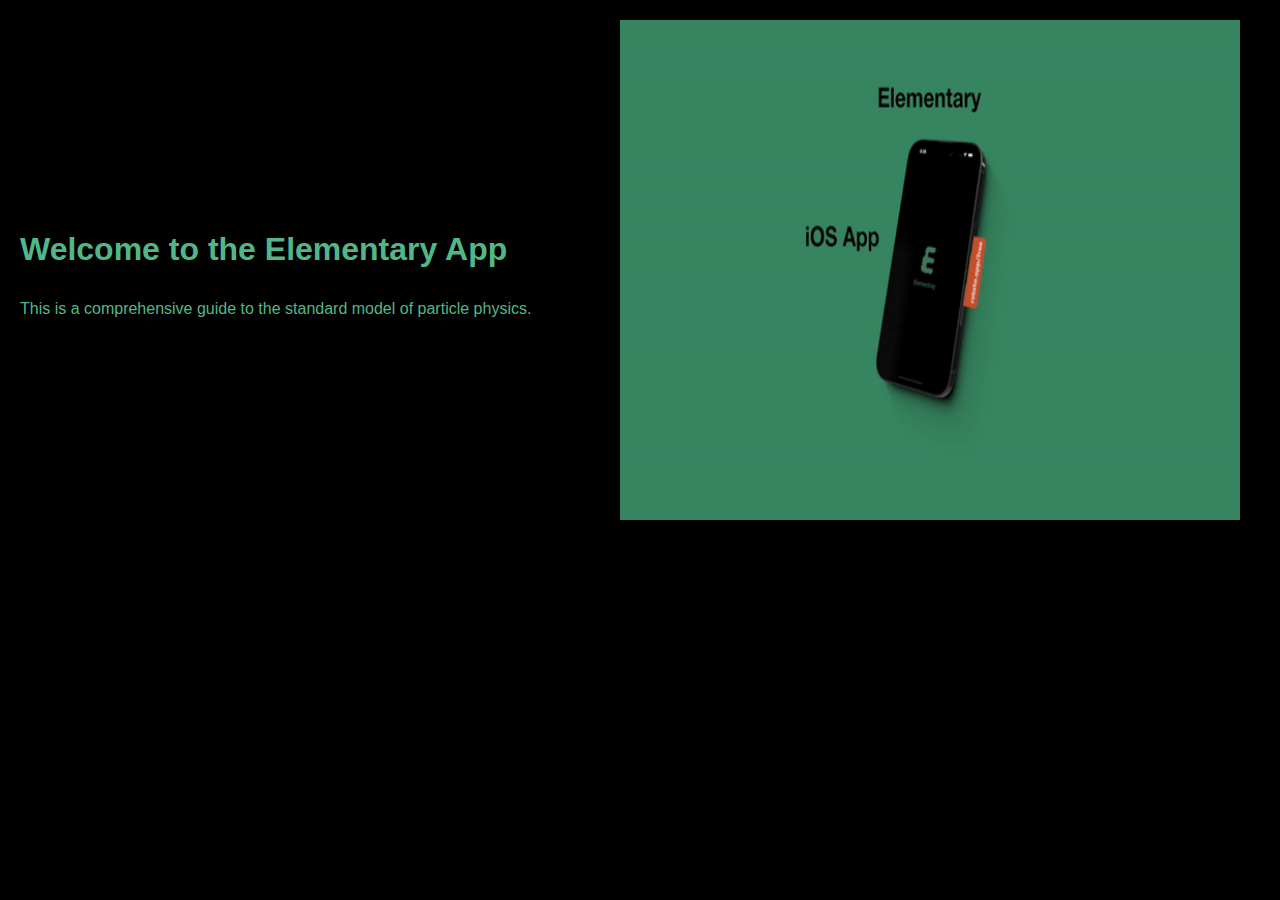
==== index.html @ 04599332 "fix" ====
<!DOCTYPE html>
<html lang="en">
<head>
    <meta charset="UTF-8">
    <meta name="viewport" content="width=device-width, initial-scale=1.0">
    <title>Elementary App</title>
    <link rel="shortcut icon" href="icon.png">
    <link rel="stylesheet" href="style.css">
</head>
<body>

    <!-- <h1>Privacy Policy</h1>

    <p>This is the privacy policy for the "Elementary" application.</p>

    <h2>Data Collection</h2>
    <p>The "Elementary" application does not collect any personal information from its users.</p>

    <h2>Contact Information</h2>
    <p>If you have any questions or concerns about our privacy policy, please contact us at <a href="mailto:elementaryapp@gmail.com">elementaryapp@gmail.com</a>.</p> -->
    

    <div class="content">
        <h1>Welcome to the Elementary App</h1>
        <p>This is a comprehensive guide to the standard model of particle physics.</p>
        <!-- Add more content as needed -->
    </div>

    <img src="elementary.gif" alt="Elementary GIF" width="100" height="500">
</body>
</html>
---- style.css ----
body {
    font-family: Arial, sans-serif;
    line-height: 1.6;
    margin: 20px;
    display: flex;
    align-items: center;
    background-color: #000000;
}

img {
    width: 50%; /* Adjust the width as needed */
    margin-right: 20px; /* Add some margin to separate the image from other content */
}

.content {
    flex-grow: 1;
}

h1, p {
    color: #52B788; 
}
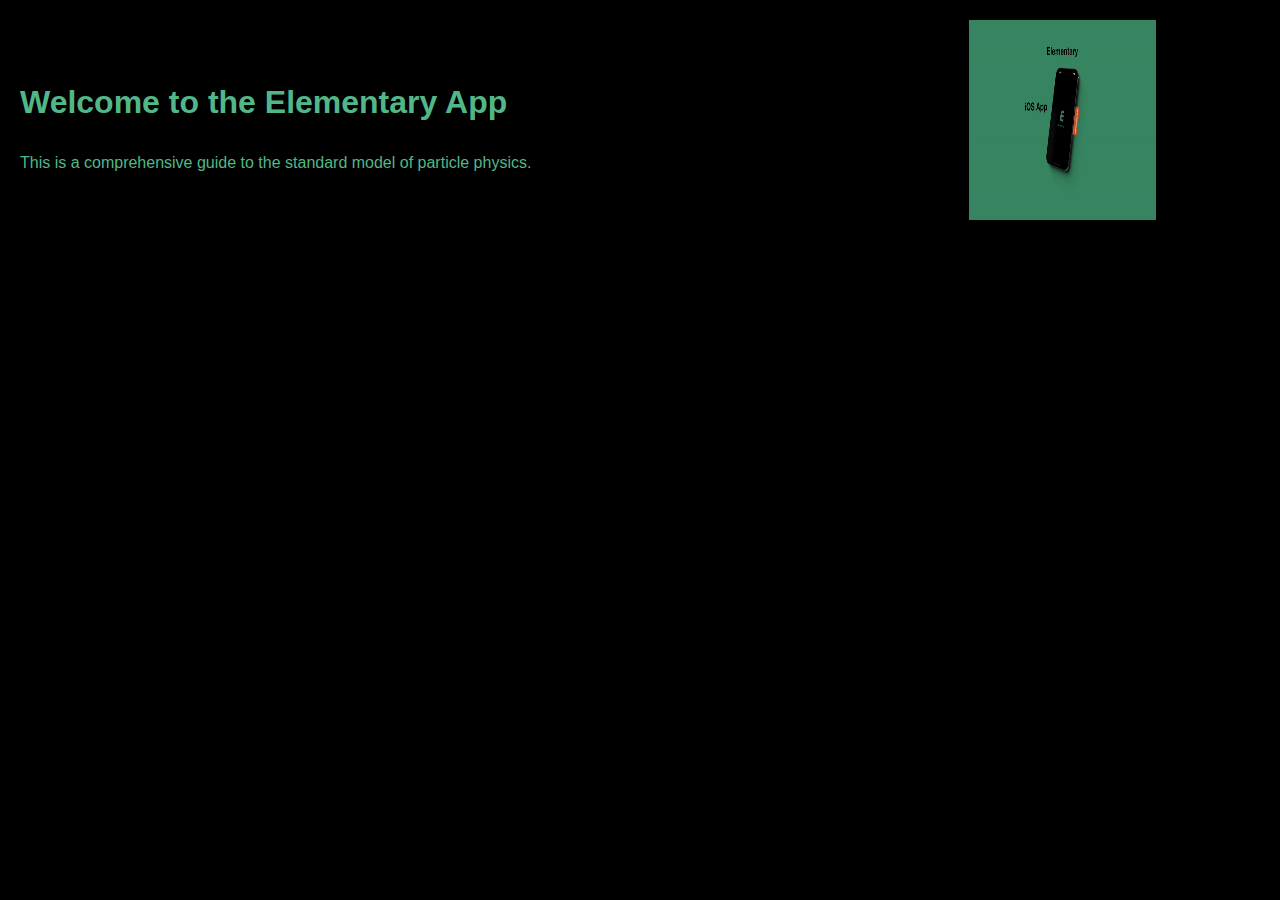
==== commit be8e2a19: "fix" ====
--- a/index.html
+++ b/index.html
@@ -25,7 +25,9 @@
         <p>This is a comprehensive guide to the standard model of particle physics.</p>
         <!-- Add more content as needed -->
     </div>
-
-    <img src="elementary.gif" alt="Elementary GIF" width="100" height="500">
+    <div class="gif">
+        <img src="elementary.gif" alt="Elementary GIF" width="300" height="200">
+    </div>
+    
 </body>
 </html>
--- a/style.css
+++ b/style.css
@@ -18,4 +18,11 @@
 
 h1, p {
     color: #52B788; 
+}
+
+.gif {
+    text-align: center;
+    overflow: visible;
+    position: relative;
+    z-index: 1
 }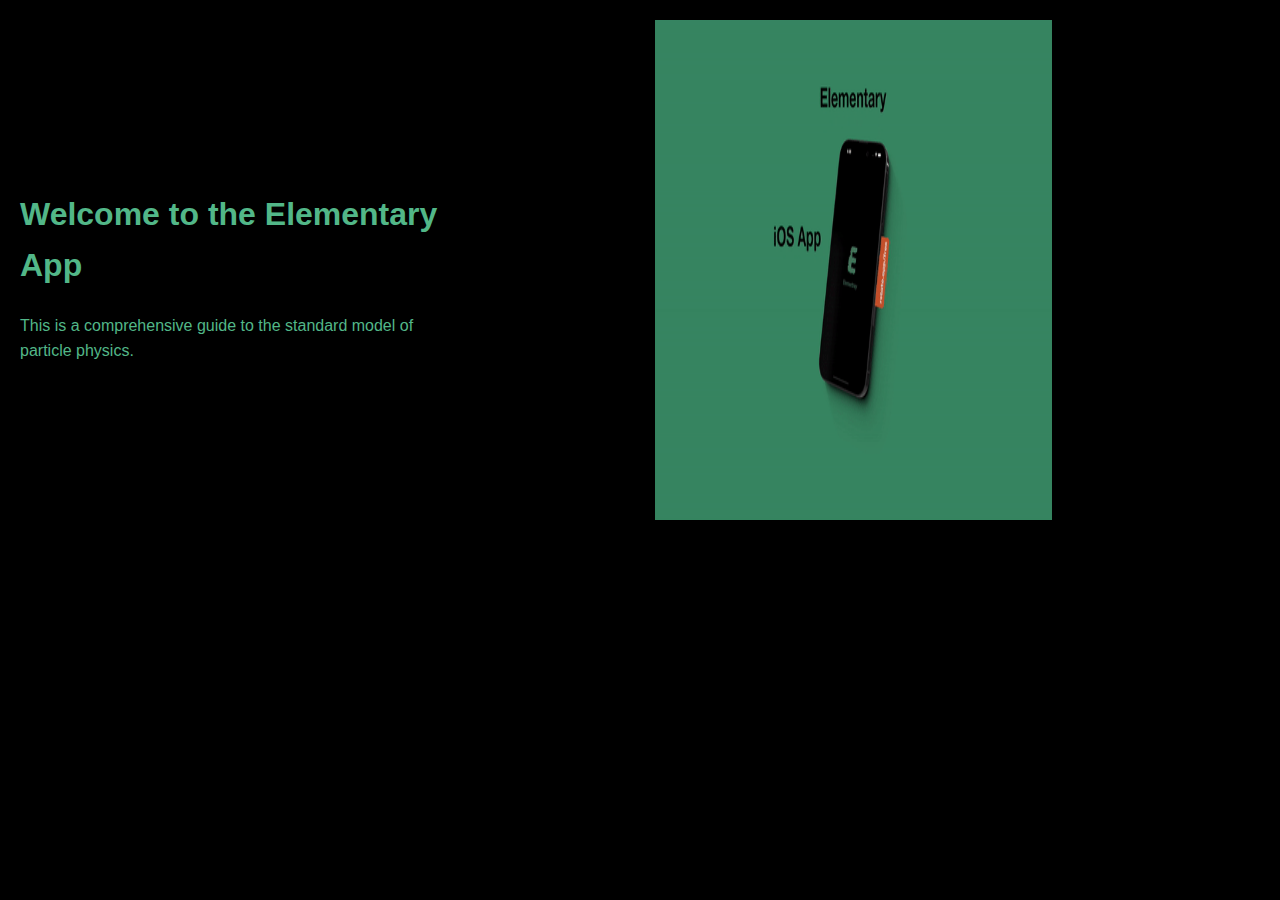
==== commit 716cf16e: "fix" ====
--- a/index.html
+++ b/index.html
@@ -26,7 +26,7 @@
         <!-- Add more content as needed -->
     </div>
     <div class="gif">
-        <img src="elementary.gif" alt="Elementary GIF" width="300" height="200">
+        <img src="elementary.gif" alt="Elementary GIF" width="500" height="500">
     </div>
     
 </body>
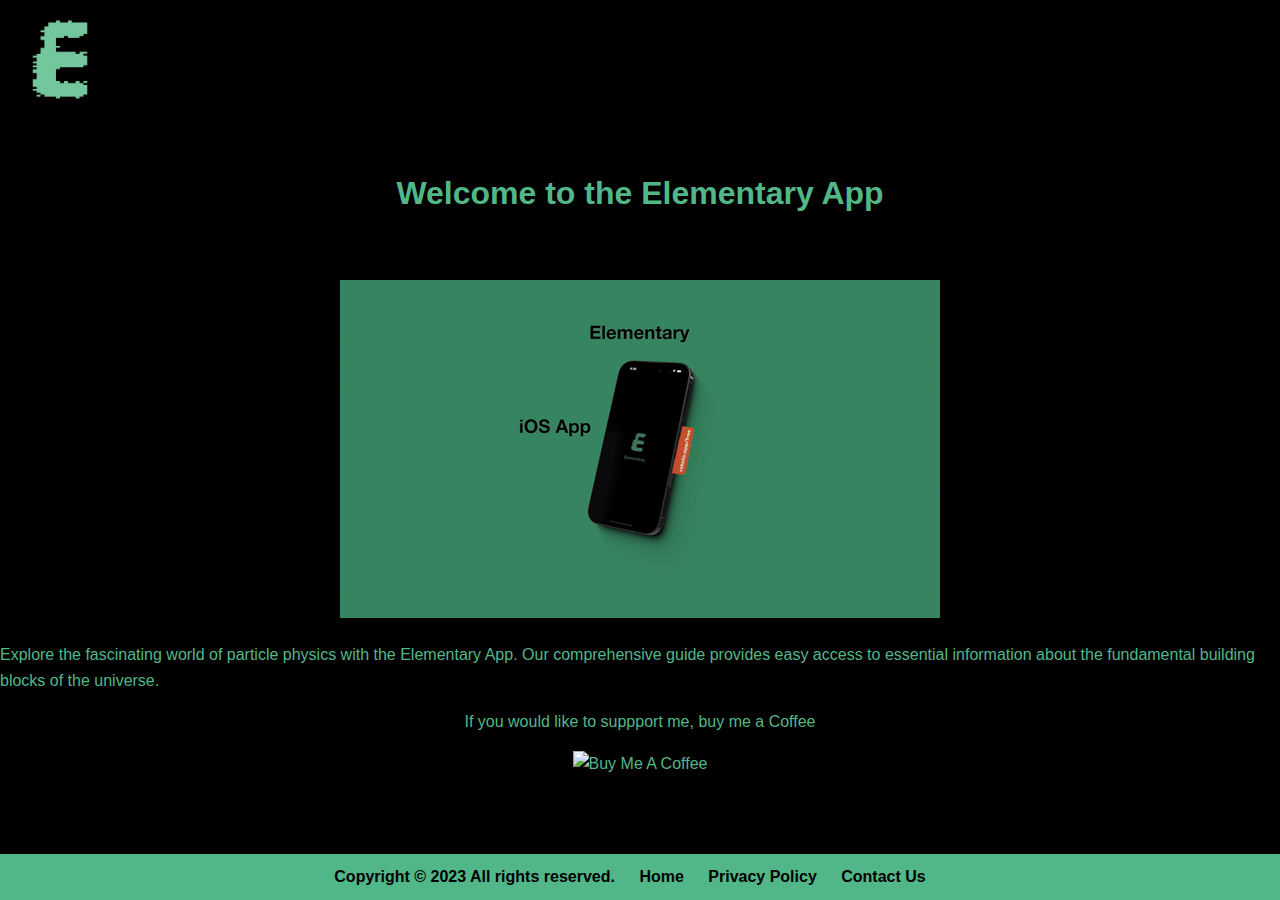
==== commit 768cd688: "fix" ====
--- a/index.html
+++ b/index.html
@@ -1,33 +1,51 @@
 <!DOCTYPE html>
 <html lang="en">
-<head>
-    <meta charset="UTF-8">
-    <meta name="viewport" content="width=device-width, initial-scale=1.0">
+  <head>
+    <meta charset="UTF-8" />
+    <meta name="viewport" content="width=device-width, initial-scale=1.0" />
     <title>Elementary App</title>
-    <link rel="shortcut icon" href="icon.png">
-    <link rel="stylesheet" href="style.css">
-</head>
-<body>
-
-    <!-- <h1>Privacy Policy</h1>
-
-    <p>This is the privacy policy for the "Elementary" application.</p>
-
-    <h2>Data Collection</h2>
-    <p>The "Elementary" application does not collect any personal information from its users.</p>
-
-    <h2>Contact Information</h2>
-    <p>If you have any questions or concerns about our privacy policy, please contact us at <a href="mailto:elementaryapp@gmail.com">elementaryapp@gmail.com</a>.</p> -->
-    
-
+    <link rel="shortcut icon" href="icon.png" />
+    <link rel="stylesheet" href="style.css" />
+  </head>
+  <body>
+    <div class="logo-container">
+      <img src="icon.png" alt="Your Logo" class="logo" />
+    </div>
     <div class="content">
+      <div class="Title">
         <h1>Welcome to the Elementary App</h1>
-        <p>This is a comprehensive guide to the standard model of particle physics.</p>
-        <!-- Add more content as needed -->
+      </div>
     </div>
     <div class="gif">
-        <img src="elementary.gif" alt="Elementary GIF" width="500" height="500">
+      <img
+        src="elementary.gif"
+        alt="Elementary GIF"
+        width="100%"
+        height="100%"
+      />
     </div>
-    
-</body>
+    <p>
+      Explore the fascinating world of particle physics with the Elementary App.
+      Our comprehensive guide provides easy access to essential information
+      about the fundamental building blocks of the universe.
+    </p>
+    <div>If you would like to suppport me, buy me a Coffee</div>
+    <dl>
+      <a href="https://www.buymeacoffee.com/jtellechea" target="_blank"
+        ><img
+          src="https://cdn.buymeacoffee.com/buttons/v2/default-blue.png"
+          alt="Buy Me A Coffee"
+          style="height: 60px !important; width: 217px !important"
+      /></a>
+    </dl>
+    <footer class="footer">
+      <ul>
+        <li><span>Copyright © 2023 All rights reserved.</span></li>
+        <li><a href="index.html">Home</a></li>
+        <li><a href="PrivacyPolicy.html">Privacy Policy</a></li>
+        <li><a href="Contact.html">Contact Us</a></li>
+        <!-- <li><a href="Download.html">Download</a></li> -->
+      </ul>
+    </footer>
+  </body>
 </html>
--- a/style.css
+++ b/style.css
@@ -1,28 +1,103 @@
 body {
-    font-family: Arial, sans-serif;
-    line-height: 1.6;
-    margin: 20px;
-    display: flex;
-    align-items: center;
-    background-color: #000000;
+  font-family: Arial, sans-serif;
+  line-height: 1.6;
+  margin: 0; /* Remove default margin */
+  display: flex;
+  flex-direction: column;
+  align-items: center;
+  justify-content: center;
+  min-height: 100vh;
+  background-color: #000000;
+  color: #52b788;
+}
+.content {
+  text-align: center;
 }
 
-img {
-    width: 50%; /* Adjust the width as needed */
-    margin-right: 20px; /* Add some margin to separate the image from other content */
-}
-
-.content {
-    flex-grow: 1;
-}
-
-h1, p {
-    color: #52B788; 
+.Title {
+  background-color: black;
+  padding: 20px;
+  border-radius: 10px;
 }
 
 .gif {
-    text-align: center;
-    overflow: visible;
-    position: relative;
-    z-index: 1
-}+  text-align: center;
+  margin-top: 20px;
+}
+
+h1,
+p {
+  color: #52b788;
+}
+
+h1 {
+  margin-top: 40px;
+}
+
+h2 {
+  color: #52b788;
+}
+a {
+  color: #52b788; /* Default color for links */
+  text-decoration: none; /* Remove default underline */
+}
+a:hover {
+  text-decoration: underline;
+}
+.footer {
+  background-color: #52b788;
+  padding: 10px 0;
+  width: 100%;
+  text-align: center;
+  position: fixed; /* Fixed position at the bottom of the page */
+  bottom: 0;
+}
+
+.footer ul {
+  list-style: none;
+  margin: 0;
+  padding: 0;
+}
+
+.footer li {
+  display: inline-block;
+  margin-right: 20px;
+}
+
+.footer a {
+  text-decoration: none;
+  color: black;
+  font-weight: bold;
+  font-size: 16px;
+}
+
+.footer a:hover {
+  color: black;
+  text-decoration: underline;
+}
+.footer li span {
+  color: black; /* Set the color to white or any other color that contrasts with the background */
+  font-weight: bold; /* Optional: Make the text bold for emphasis */
+}
+.link {
+  color: white;
+}
+.logo-container {
+  position: absolute;
+  top: 10px; /* Adjust the top position as needed */
+  left: 10px; /* Adjust the right position as needed */
+}
+
+.logo {
+  width: 100px; /* Adjust the width of your logo */
+  height: auto; /* Maintain aspect ratio */
+}
+.download-title {
+  margin-bottom: 50px; /* Adjust the margin as needed */
+}
+.contact-title {
+  margin-bottom: 100px; /* Adjust the margin as needed */
+}
+.download-subtitle {
+  margin-bottom: 100px; /* Adjust the margin as needed */
+}
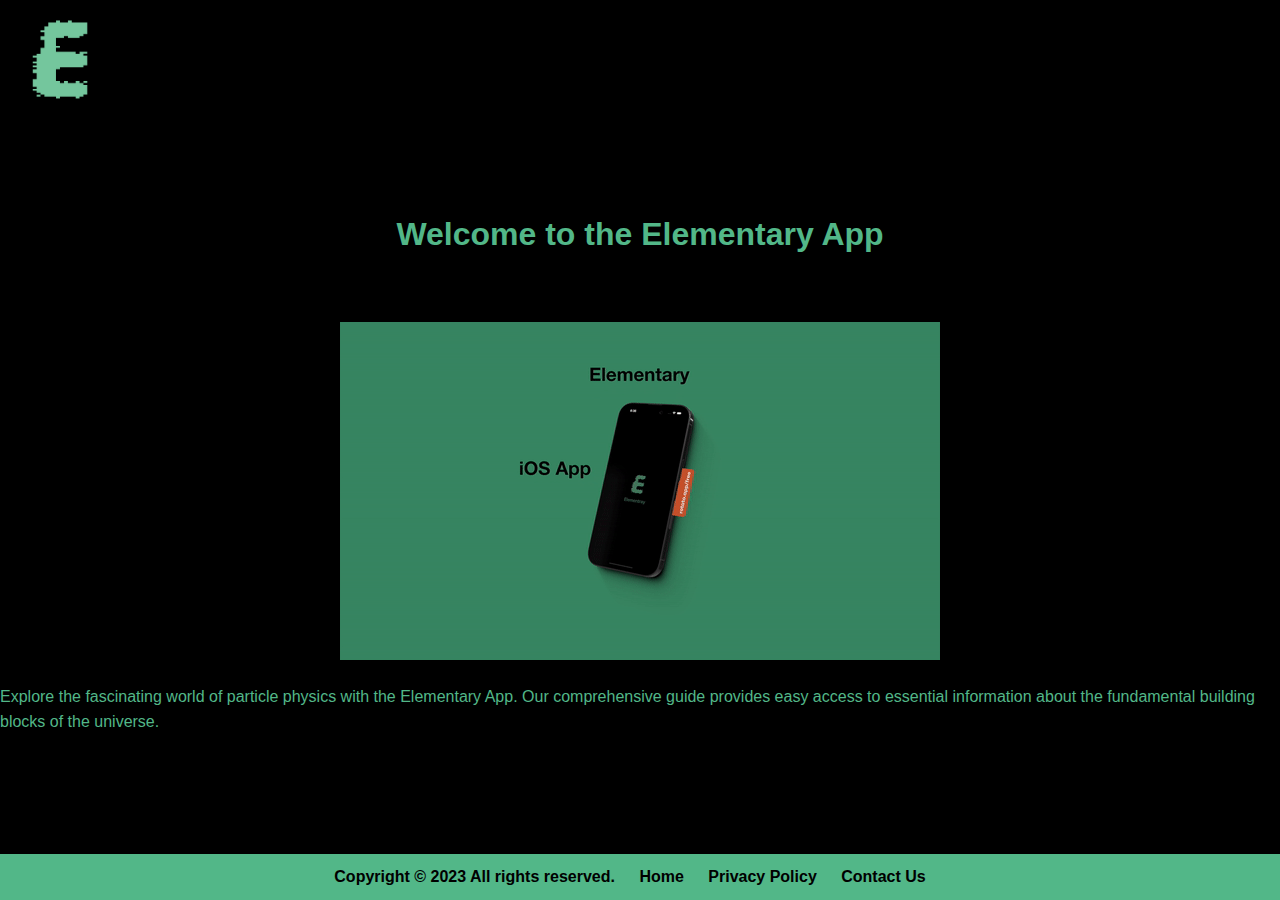
==== commit 5b8ce763: "rm dontation content" ====
--- a/index.html
+++ b/index.html
@@ -29,15 +29,7 @@
       Our comprehensive guide provides easy access to essential information
       about the fundamental building blocks of the universe.
     </p>
-    <div>If you would like to suppport me, buy me a Coffee</div>
-    <dl>
-      <a href="https://www.buymeacoffee.com/jtellechea" target="_blank"
-        ><img
-          src="https://cdn.buymeacoffee.com/buttons/v2/default-blue.png"
-          alt="Buy Me A Coffee"
-          style="height: 60px !important; width: 217px !important"
-      /></a>
-    </dl>
+
     <footer class="footer">
       <ul>
         <li><span>Copyright © 2023 All rights reserved.</span></li>
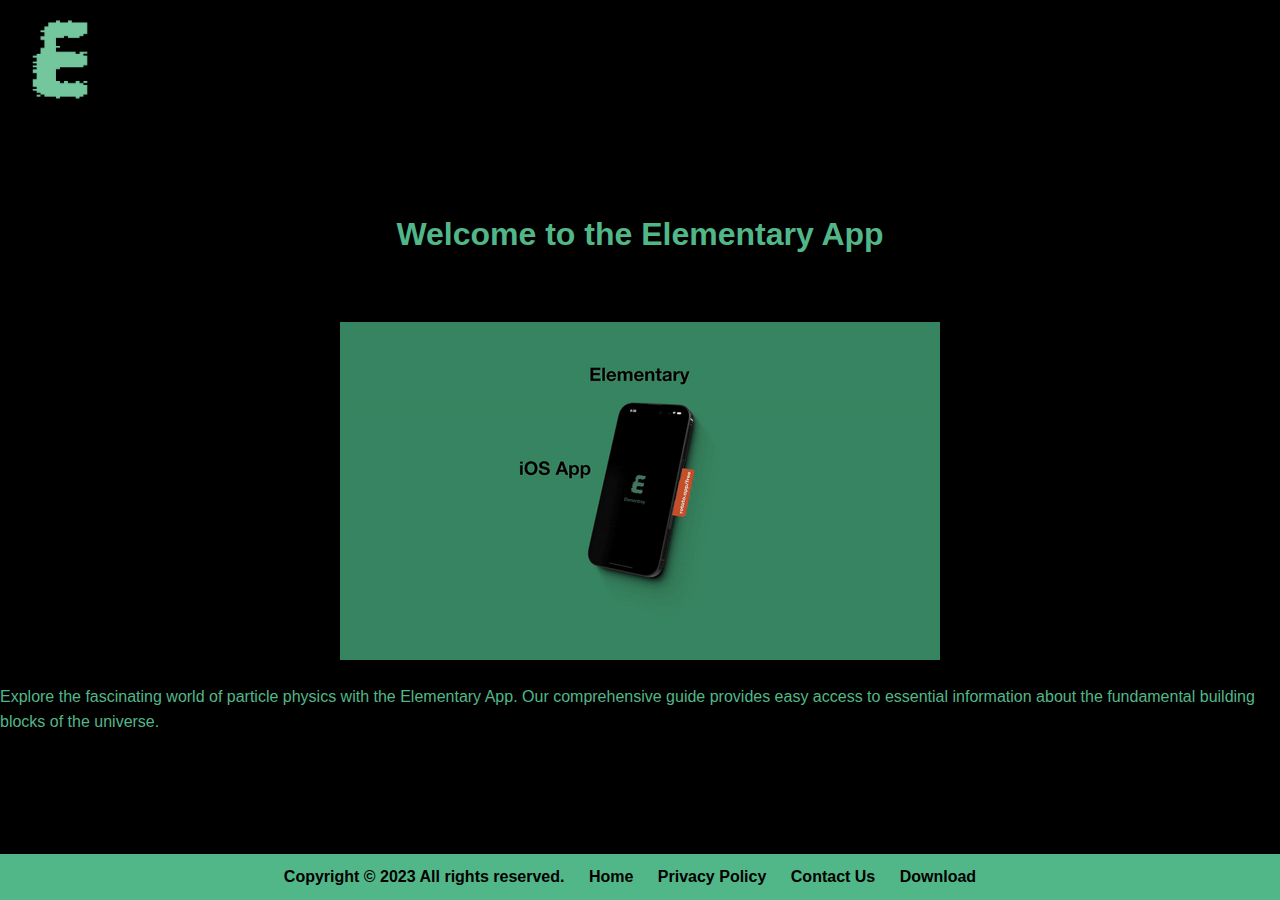
==== commit a4c64497: "we are live" ====
--- a/index.html
+++ b/index.html
@@ -36,7 +36,7 @@
         <li><a href="index.html">Home</a></li>
         <li><a href="PrivacyPolicy.html">Privacy Policy</a></li>
         <li><a href="Contact.html">Contact Us</a></li>
-        <!-- <li><a href="Download.html">Download</a></li> -->
+        <li><a href="Download.html">Download</a></li>
       </ul>
     </footer>
   </body>
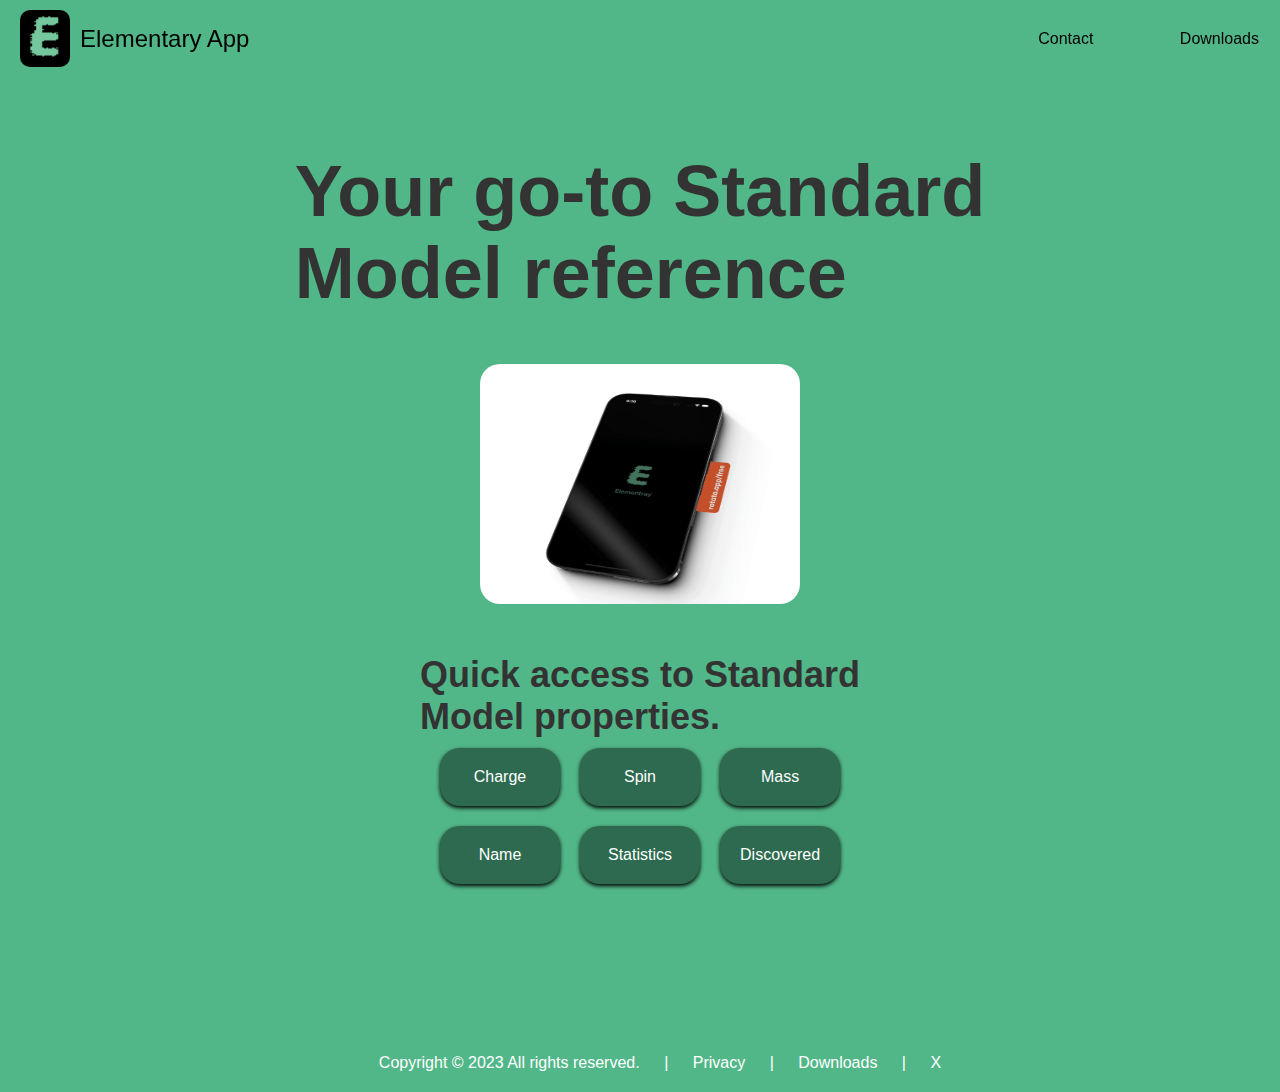
==== commit 928b3ba1: "update" ====
--- a/index.html
+++ b/index.html
@@ -8,35 +8,53 @@
     <link rel="stylesheet" href="style.css" />
   </head>
   <body>
-    <div class="logo-container">
-      <img src="icon.png" alt="Your Logo" class="logo" />
-    </div>
-    <div class="content">
-      <div class="Title">
-        <h1>Welcome to the Elementary App</h1>
+    <header class="header">
+      <div class="logo-container">
+        <div class="logo-background">
+          <img src="icon.png" alt="Logo" class="logo" />
+        </div>
+        <span class="header-text">Elementary App</span>
+      </div>
+      <div class="button-container">
+        <a href="mailto:elementaryapp@gmail.com" class="header-button"
+          >Contact</a
+        >
+        <a href="Download.html" class="header-button">Downloads</a>
+      </div>
+    </header>
+    <div class="big-text-container">
+      <h1 class="big-text">
+        Your go-to Standard<br />
+        Model reference
+      </h1>
+      <img
+        src="movie.gif"
+        alt="Movie GIF"
+        width="320"
+        height="240"
+        class="rounded-image"
+      />
+      <h2 class="mid-text">Quick access to Standard <br />Model properties.</h2>
+      <div class="text-grid">
+        <div class="grid-item">Charge</div>
+        <div class="grid-item">Spin</div>
+        <div class="grid-item">Mass</div>
+        <div class="grid-item">Name</div>
+        <div class="grid-item">Statistics</div>
+        <div class="grid-item">Discovered</div>
+        <!-- Add more grid items as needed -->
       </div>
     </div>
-    <div class="gif">
-      <img
-        src="elementary.gif"
-        alt="Elementary GIF"
-        width="100%"
-        height="100%"
-      />
-    </div>
-    <p>
-      Explore the fascinating world of particle physics with the Elementary App.
-      Our comprehensive guide provides easy access to essential information
-      about the fundamental building blocks of the universe.
-    </p>
 
     <footer class="footer">
-      <ul>
-        <li><span>Copyright © 2023 All rights reserved.</span></li>
-        <li><a href="index.html">Home</a></li>
-        <li><a href="PrivacyPolicy.html">Privacy Policy</a></li>
-        <li><a href="Contact.html">Contact Us</a></li>
-        <li><a href="Download.html">Download</a></li>
+      <ul class="footer-links">
+        <li>Copyright © 2023 All rights reserved.</li>
+        <li>|</li>
+        <li><a href="PrivacyPolicy.html">Privacy</a></li>
+        <li>|</li>
+        <li><a href="Download.html">Downloads</a></li>
+        <li>|</li>
+        <li><a href="https://twitter.com/elementary_app">X</a></li>
       </ul>
     </footer>
   </body>
--- a/style.css
+++ b/style.css
@@ -1,103 +1,193 @@
 body {
   font-family: Arial, sans-serif;
-  line-height: 1.6;
-  margin: 0; /* Remove default margin */
+  margin: 0;
+  padding: 0;
+  background-color: #52b788;
+  overflow-x: hidden;
+  overflow-y: auto;
+}
+
+.header {
+  position: fixed;
+  top: 0;
+  width: 100%;
+  z-index: 1000;
+  background-color: rgba(82, 183, 136, 0.6);
+  color: white;
+  padding: 10px 20px;
+}
+
+.logo-container {
+  display: flex;
+  align-items: center;
+}
+
+.logo-background {
+  background-color: #000;
+  border-radius: 10px;
+  padding: 5px;
+  margin-right: 10px;
+}
+
+.logo {
+  width: 40px;
+  height: auto;
+}
+
+.header-text {
+  font-size: 24px;
+  color: #000;
+}
+
+.button-container {
+  position: absolute;
+  top: 50%;
+  transform: translateY(-50%);
+  right: 20px;
+}
+
+.header-button {
+  margin-left: 25px;
+  margin-right: 25px;
+  padding: 8px 16px;
+  background-color: #52b788;
+  color: black;
+  text-decoration: none;
+  border: none;
+  border-radius: 55px;
+}
+
+.header-button:hover {
+  background-color: #40916c;
+}
+
+.big-text-container {
   display: flex;
   flex-direction: column;
-  align-items: center;
-  justify-content: center;
-  min-height: 100vh;
-  background-color: #000000;
-  color: #52b788;
+  align-items: center; /* Center the container horizontally */
+  text-align: left; /* Align text to the left */
+  margin-top: 150px; /* Add margin space from the top */
 }
-.content {
+
+.big-text {
+  font-size: 72px; /* Adjust font size as needed */
+  color: #333; /* Adjust text color */
+  margin: 0; /* Remove default margin */
+}
+.mid-text {
+  font-size: 36px; /* Adjust font size as needed */
+  color: #333; /* Adjust text color */
+  margin: 0; /* Remove default margin */
+}
+
+.small-text {
+  font-size: 24px; /* Adjust font size as needed */
+  color: #333; /* Adjust text color */
+  margin: 0; /* Remove default margin */
+}
+.rounded-image {
+  border-radius: 20px; /* Adjust the border radius as needed */
+  margin-top: 50px;
+  margin-bottom: 50px;
+}
+
+.footer {
+  bottom: 0;
+  left: 0;
+  width: 100%;
+  color: white;
+  padding: 20px;
   text-align: center;
 }
 
-.Title {
-  background-color: black;
-  padding: 20px;
-  border-radius: 10px;
+.footer-links {
+  list-style: none;
+  padding: 0;
+  margin: 0;
 }
 
-.gif {
-  text-align: center;
-  margin-top: 20px;
+.footer-links li {
+  display: inline;
+  margin-right: 20px; /* Adjust spacing between links */
+  color: white;
 }
 
-h1,
-p {
-  color: #52b788;
+.footer-links li:last-child {
+  margin-right: 0; /* Remove margin from the last link */
 }
 
-h1 {
-  margin-top: 40px;
+.footer-links li a {
+  color: white;
+  text-decoration: none;
 }
 
-h2 {
-  color: #52b788;
-}
-a {
-  color: #52b788; /* Default color for links */
-  text-decoration: none; /* Remove default underline */
-}
-a:hover {
+.footer-links li a:hover {
   text-decoration: underline;
 }
-.footer {
-  background-color: #52b788;
-  padding: 10px 0;
-  width: 100%;
+
+.text-grid {
+  display: grid;
+  grid-template-columns: repeat(
+    3,
+    1fr
+  ); /* Adjust the number of columns as needed */
+  gap: 20px; /* Adjust the gap between grid items */
+  margin-top: 10px; /* Add margin space from the GIF */
+  margin-bottom: 150px;
   text-align: center;
-  position: fixed; /* Fixed position at the bottom of the page */
-  bottom: 0;
+  color: white;
 }
 
-.footer ul {
-  list-style: none;
-  margin: 0;
-  padding: 0;
+.grid-item {
+  background-color: #2d6a4f; /* Background color of grid items */
+  padding: 20px; /* Adjust padding as needed */
+  border-radius: 20px; /* Add rounded corners to grid items */
+  box-shadow: 0 2px 4px rgba(0, 0, 0, 1); /* Add shadow for visual separation */
 }
 
-.footer li {
-  display: inline-block;
-  margin-right: 20px;
+.grid-item:hover {
+  transform: translateY(-5px); /* Add a slight lift effect on hover */
+  box-shadow: 0 4px 8px rgba(0, 0, 0, 0.5); /* Increase shadow size on hover */
+}
+/* scrollbar */
+/* Style the scrollbar track */
+::-webkit-scrollbar {
+  width: 12px; /* Set the width of the scrollbar */
 }
 
-.footer a {
-  text-decoration: none;
-  color: black;
-  font-weight: bold;
-  font-size: 16px;
+/* Style the scrollbar thumb (the draggable part) */
+::-webkit-scrollbar-thumb {
+  background-color: #797979; /* Set the color of the thumb */
+  border-radius: 6px; /* Add rounded corners to the thumb */
 }
 
-.footer a:hover {
-  color: black;
-  text-decoration: underline;
-}
-.footer li span {
-  color: black; /* Set the color to white or any other color that contrasts with the background */
-  font-weight: bold; /* Optional: Make the text bold for emphasis */
-}
-.link {
-  color: white;
-}
-.logo-container {
-  position: absolute;
-  top: 10px; /* Adjust the top position as needed */
-  left: 10px; /* Adjust the right position as needed */
+/* Style the scrollbar buttons (arrows) */
+::-webkit-scrollbar-button {
+  background-color: #2e2e2e; /* Set the color of the buttons */
 }
 
-.logo {
-  width: 100px; /* Adjust the width of your logo */
-  height: auto; /* Maintain aspect ratio */
+.center-container {
+  display: flex;
+  justify-content: space-between;
+  align-items: center; /* Align items vertically */
+  margin-top: 150px;
+  margin-bottom: 200px;
 }
-.download-title {
-  margin-bottom: 50px; /* Adjust the margin as needed */
+
+.privacy-policy-container {
+  max-width: 800px; /* Set maximum width */
+  margin: 0 auto; /* Center the container horizontally */
+  padding: 0 20px; /* Add left and right padding */
+  margin-top: 100px;
 }
-.contact-title {
-  margin-bottom: 100px; /* Adjust the margin as needed */
+.apple-button img {
+  height: 50px; /* Set a fixed height for the Apple button */
 }
-.download-subtitle {
-  margin-bottom: 100px; /* Adjust the margin as needed */
+
+.google-button img {
+  width: 200px; /* Set a fixed width for the Google button */
+  height: auto; /* Allow the height to adjust based on the aspect ratio */
 }
+.comingsoon {
+  margin-top: 50px;
+}
